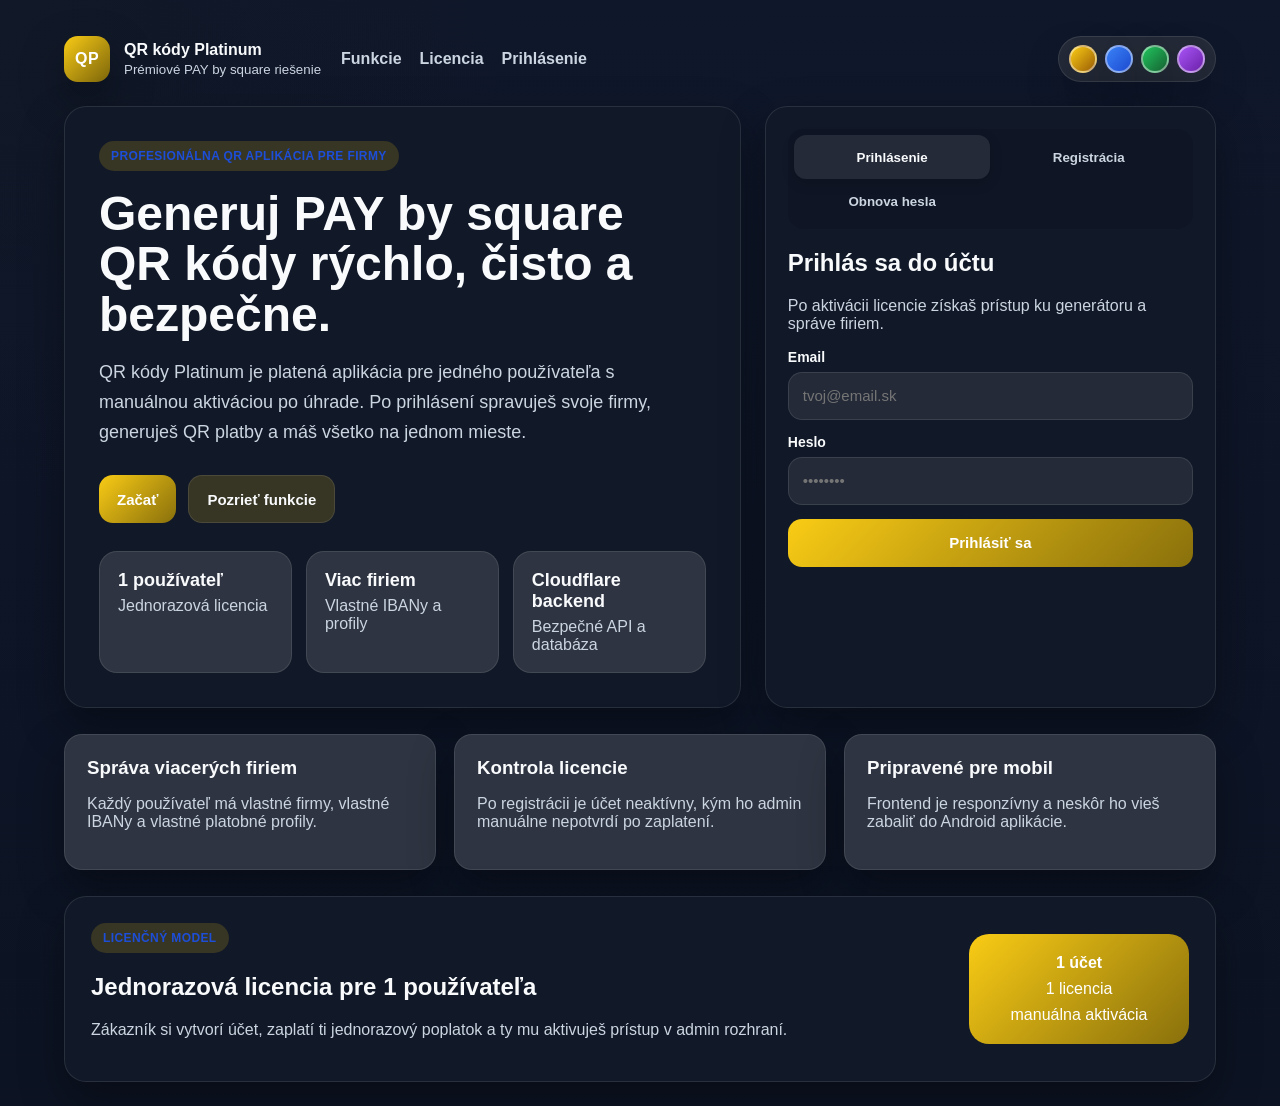
==== admin.html @ 4e04c062 "Add files via upload" ====
<!DOCTYPE html>
<html lang="sk">
<head>
  <meta charset="UTF-8"/>
  <meta name="viewport" content="width=device-width, initial-scale=1.0"/>
  <title>Admin | QR kódy Platinum</title>
  <meta name="theme-color" content="#0f172a"/>
  <meta name="apple-mobile-web-app-capable" content="yes"/>
  <meta name="apple-mobile-web-app-status-bar-style" content="black-translucent"/>
  <meta name="apple-mobile-web-app-title" content="QR Platinum"/>
  <link rel="manifest" href="manifest.json"/>
  <link rel="icon" type="image/png" href="icons/icon-192.png"/>
  <link rel="stylesheet" href="style.css"/>
</head>
<body class="theme-gold" data-protected="true" data-admin="true">
  <div class="app-shell">
    <aside class="sidebar">
      <a class="brand brand-sidebar" href="dashboard.html"><span class="brand-mark">QP</span><span class="brand-text"><strong>QR kódy Platinum</strong><small>Admin panel</small></span></a>
      <nav class="side-nav"><a href="dashboard.html">Prehľad</a><a href="companies.html">Firmy</a><a href="generator.html">Generátor QR</a><a href="license.html">Licencia</a><a class="active" href="admin.html">Admin</a></nav>
      <button id="logoutBtn" class="btn btn-secondary full sidebar-logout">Odhlásiť sa</button>
    </aside>

    <main class="content">
      <header class="content-topbar">
        <div><h1>Admin panel</h1><p class="muted">Používatelia, filtre a fakturačné nastavenia pre licencie.</p></div>
        <div class="topbar-actions">
          <div class="theme-switcher" aria-label="Výber farby">
            <span class="theme-switcher-label">Motív</span>
            <button type="button" class="theme-dot is-gold" data-theme="gold" title="Zlatá"></button>
            <button type="button" class="theme-dot is-blue" data-theme="blue" title="Modrá"></button>
            <button type="button" class="theme-dot is-green" data-theme="green" title="Zelená"></button>
            <button type="button" class="theme-dot is-purple" data-theme="purple" title="Fialová"></button>
          </div>
          <div class="user-pill" id="userEmailPill">neprihlásený</div>
        </div>
      </header>

      <section class="panel-card">
        <div class="panel-head"><h2>Filtre používateľov</h2></div>
        <form class="form-grid" onsubmit="return false;">
          <label><span>Email</span><input id="adminFilterEmail" type="text" placeholder="filter podľa emailu"/></label>
          <label><span>Variabilný symbol</span><input id="adminFilterVs" type="text" placeholder="filter podľa VS"/></label>
          <label><span>Stav</span>
            <select id="adminFilterStatus">
              <option value="">Všetky stavy</option>
              <option value="pending">pending</option>
              <option value="paid">paid</option>
              <option value="active">active</option>
              <option value="blocked">blocked</option>
            </select>
          </label>
        </form>
      </section>

      <section class="panel-card section-gap-sm">
        <div class="panel-head"><h2>Používatelia</h2><button id="refreshAdminBtn" class="btn btn-secondary">Obnoviť</button></div>
        <div id="adminUsersList" class="admin-list"></div>
        <div id="adminStatus" class="inline-status"></div>
      </section>

      <section class="panel-card section-gap-sm">
        <div class="panel-head"><h2>Fakturačná firma pre licencie</h2></div>
        <form id="billingCompanyForm" class="form-grid">
          <label><span>Príjemca</span><input id="billingBeneficiaryName" type="text" required/></label>
          <label><span>IBAN</span><input id="billingIban" type="text" required/></label>
          <label><span>BIC</span><input id="billingBic" type="text"/></label>
          <label><span>Suma</span><input id="billingAmount" type="number" min="0" step="0.01" required/></label>
          <label class="full-span"><span>Poznámka k platbe</span><input id="billingPaymentNote" type="text"/></label>
          <div class="form-actions full-span"><button class="btn btn-primary" type="submit">Uložiť fakturačné údaje</button></div>
        </form>
        <div id="billingCompanyStatus" class="inline-status"></div>
      </section>
    </main>
  </div>
  <script src="app.js"></script>
</body>
</html>
---- style.css ----
:root{
  --bg:#f5f7fb;
  --bg2:#eef2ff;
  --card:#ffffff;
  --text:#111827;
  --muted:#6b7280;
  --line:#e5e7eb;
  --primary:#111827;
  --accent:#2563eb;
  --accent-soft:#eef4ff;
  --success:#067647;
  --warning:#b54708;
  --danger:#b42318;
  --shadow:0 18px 44px rgba(17,24,39,.08);
  --radius:22px;
}
body.theme-gold{
  --bg:#0f172a;
  --bg2:#111827;
  --card:#111827;
  --text:#f8fafc;
  --muted:#cbd5e1;
  --line:rgba(255,255,255,.1);
  --primary:#facc15;
  --accent:#facc15;
  --accent-soft:rgba(250,204,21,.16);
  --success:#86efac;
  --warning:#fde68a;
  --danger:#fca5a5;
  --shadow:0 18px 44px rgba(0,0,0,.35);
}
body.theme-blue{
  --bg:#0f172a;
  --bg2:#1d4ed8;
  --card:#111827;
  --text:#f8fafc;
  --muted:#cbd5e1;
  --line:rgba(255,255,255,.1);
  --primary:#3b82f6;
  --accent:#60a5fa;
  --accent-soft:rgba(59,130,246,.18);
  --success:#86efac;
  --warning:#fde68a;
  --danger:#fca5a5;
  --shadow:0 18px 44px rgba(0,0,0,.35);
}
body.theme-green{
  --bg:#052e16;
  --bg2:#166534;
  --card:#0f2f1b;
  --text:#f0fdf4;
  --muted:#bbf7d0;
  --line:rgba(255,255,255,.12);
  --primary:#22c55e;
  --accent:#4ade80;
  --accent-soft:rgba(34,197,94,.18);
  --success:#86efac;
  --warning:#fde68a;
  --danger:#fca5a5;
  --shadow:0 18px 44px rgba(0,0,0,.35);
}
body.theme-purple{
  --bg:#2e1065;
  --bg2:#6b21a8;
  --card:#581c87;
  --text:#faf5ff;
  --muted:#e9d5ff;
  --line:rgba(255,255,255,.12);
  --primary:#a855f7;
  --accent:#c084fc;
  --accent-soft:rgba(168,85,247,.18);
  --success:#86efac;
  --warning:#fde68a;
  --danger:#fca5a5;
  --shadow:0 18px 44px rgba(0,0,0,.35);
}
*{box-sizing:border-box}
html,body{margin:0;padding:0}
body{
  font-family:Inter,Arial,sans-serif;
  color:var(--text);
  background:
    radial-gradient(circle at top left, var(--bg2), transparent 30%),
    linear-gradient(180deg,var(--bg) 0%, color-mix(in srgb, var(--bg) 82%, black) 100%);
}
a{color:inherit;text-decoration:none}
.page-shell{max-width:1200px;margin:0 auto;padding:24px}
.topbar{
  display:flex;align-items:center;justify-content:space-between;gap:20px;
  padding:12px 0 24px;
}
.brand{display:flex;align-items:center;gap:14px}
.brand-mark{
  width:46px;height:46px;border-radius:14px;
  display:grid;place-items:center;
  background:linear-gradient(135deg,#111827,#4b5563);
  color:#fff;font-weight:800;letter-spacing:.5px;
  box-shadow:var(--shadow);
}
.brand-text{display:flex;flex-direction:column;gap:3px}
.brand-text small{color:var(--muted)}
.public-nav{display:flex;gap:18px;color:var(--muted);font-weight:600}
.hero-layout{
  display:grid;grid-template-columns:1.2fr .8fr;gap:24px;align-items:stretch;
}
.hero-card,.access-card,.panel-card,.info-card,.pricing-card{
  background:var(--card);border:1px solid var(--line);
  border-radius:var(--radius);box-shadow:var(--shadow);
}
.hero-card{padding:34px}
.eyebrow{
  display:inline-flex;padding:8px 12px;border-radius:999px;
  background:var(--accent-soft);color:#1d4ed8;font-size:12px;font-weight:800;
  letter-spacing:.4px;text-transform:uppercase;
}
.hero-card h1{font-size:48px;line-height:1.05;margin:18px 0 14px;max-width:760px}
.hero-copy{font-size:18px;line-height:1.65;color:var(--muted);max-width:760px}
.hero-actions{display:flex;gap:12px;flex-wrap:wrap;margin:28px 0}
.btn{
  min-height:48px;padding:12px 18px;border-radius:14px;border:0;
  cursor:pointer;font-weight:800;font-size:15px;display:inline-flex;
  align-items:center;justify-content:center;gap:8px;
}
.btn-primary{background:var(--primary);color:#fff}
.btn-secondary{background:var(--accent-soft);color:#1e3a8a}
.full{width:100%}
.stats-grid{display:grid;grid-template-columns:repeat(3,1fr);gap:14px;margin-top:26px}
.stat-card,.info-card{
  padding:18px;border:1px solid var(--line);border-radius:18px;background:color-mix(in srgb,var(--card) 88%, white 12%)
}
.stat-card strong{display:block;font-size:18px;margin-bottom:6px}
.stat-card span,.info-card p,.muted,.placeholder-copy,.inline-status{color:var(--muted)}
.access-card{padding:22px}
.tab-switch{
  display:grid;grid-template-columns:1fr 1fr;background:color-mix(in srgb,var(--card) 82%, black 8%);border-radius:16px;padding:6px;margin-bottom:20px
}
.tab-btn{
  border:0;background:transparent;min-height:44px;border-radius:12px;font-weight:800;cursor:pointer;color:var(--muted)
}
.tab-btn.active{background:color-mix(in srgb,var(--card) 92%, white 8%);color:var(--text);box-shadow:0 4px 14px rgba(0,0,0,.12)}
.tab-panel{display:none}
.tab-panel.active{display:block}
.form-stack,.form-grid{display:grid;gap:14px}
label span{display:block;margin-bottom:7px;font-size:14px;font-weight:700}
input,select,textarea{
  width:100%;min-height:48px;border:1px solid var(--line);border-radius:14px;
  padding:12px 14px;font-size:15px;outline:none;background:color-mix(in srgb,var(--card) 92%, white 8%);color:var(--text)
}
textarea{min-height:100px;resize:vertical}
input:focus,select:focus,textarea:focus{
  border-color:#a8c4ff;box-shadow:0 0 0 4px rgba(37,99,235,.1)
}
.inline-status{font-size:14px;padding-top:6px;min-height:24px}
.inline-status.ok{color:var(--success)}
.inline-status.err{color:var(--danger)}
.info-grid{display:grid;grid-template-columns:repeat(3,1fr);gap:18px;margin:26px 0}
.info-card{padding:22px}
.info-card h3{margin:0 0 8px}
.pricing-card{
  padding:26px;display:flex;justify-content:space-between;gap:20px;align-items:center
}
.license-box{
  min-width:220px;padding:20px;border-radius:20px;background:linear-gradient(135deg,var(--primary), color-mix(in srgb, var(--primary) 55%, black 45%));
  color:#fff;display:grid;gap:8px;text-align:center
}
.app-shell{display:grid;grid-template-columns:270px 1fr;min-height:100vh}
.sidebar{
  background:color-mix(in srgb,var(--card) 94%, black 6%);border-right:1px solid var(--line);padding:22px;position:sticky;top:0;height:100vh
}
.brand-sidebar{margin-bottom:24px}
.side-nav{display:grid;gap:8px}
.side-nav a{
  padding:13px 14px;border-radius:14px;color:var(--muted);font-weight:700
}
.side-nav a.active,.side-nav a:hover{background:var(--accent-soft);color:var(--text)}
.sidebar-logout{margin-top:22px}
.content{padding:28px}
.content-topbar{
  display:flex;justify-content:space-between;gap:16px;align-items:flex-start;margin-bottom:22px
}
.content-topbar h1{margin:0 0 6px}
.user-pill{
  padding:12px 14px;border-radius:999px;background:color-mix(in srgb,var(--card) 92%, white 8%);border:1px solid var(--line);font-weight:700;color:var(--muted)
}
.dashboard-grid{display:grid;grid-template-columns:repeat(3,1fr);gap:18px;margin-bottom:20px}
.panel-card{padding:22px}
.card-label{display:block;color:var(--muted);font-size:13px;font-weight:700;text-transform:uppercase;letter-spacing:.3px;margin-bottom:10px}
.status-badge{
  display:inline-flex;padding:8px 12px;border-radius:999px;font-weight:800;font-size:13px
}
.status-badge.pending{background:#fff7ed;color:var(--warning)}
.status-badge.active{background:#ecfdf3;color:var(--success)}
.status-badge.blocked{background:#fef3f2;color:var(--danger)}
.two-col{display:grid;grid-template-columns:1fr 1fr;gap:18px}
.panel-head{display:flex;justify-content:space-between;gap:12px;align-items:center;margin-bottom:14px}
.text-link{color:#2563eb;font-weight:700}
.form-grid{grid-template-columns:1fr 1fr}
.full-span{grid-column:1/-1}
.account-box,.summary-box{display:grid;gap:10px}
.account-row,.summary-box div{
  display:flex;justify-content:space-between;gap:12px;padding:12px 0;border-bottom:1px solid var(--line)
}
.company-list,.admin-list{display:grid;gap:14px}
.company-item,.admin-item{
  border:1px solid var(--line);border-radius:18px;padding:16px;background:color-mix(in srgb,var(--card) 90%, white 10%)
}
.company-top,.admin-top{display:flex;justify-content:space-between;gap:12px;align-items:flex-start}
.item-actions{display:flex;gap:8px;flex-wrap:wrap;margin-top:14px}
.btn-small{
  min-height:38px;padding:8px 12px;border-radius:12px;border:0;font-weight:800;cursor:pointer
}
.btn-edit{background:#eef4ff;color:#1d4ed8}
.btn-delete{background:#fef3f2;color:#b42318}
.btn-activate{background:#ecfdf3;color:#067647}
.qr-preview-box{
  min-height:320px;border:1px dashed var(--line);border-radius:20px;display:grid;place-items:center;background:color-mix(in srgb,var(--card) 90%, white 10%);padding:18px
}
.qr-preview-box img{max-width:100%;max-height:280px;display:none;background:#fff;border-radius:16px;padding:10px}
.placeholder-copy{text-align:center;max-width:280px;line-height:1.6}
.hidden{display:none}
.checkbox-line{display:flex;align-items:center;gap:10px}
.checkbox-line input{width:auto;min-height:auto}
.form-actions{display:flex;gap:10px;flex-wrap:wrap}
.table-note{font-size:13px;color:var(--muted)}
@media (max-width: 980px){
  .hero-layout,.app-shell,.two-col,.dashboard-grid,.info-grid,.stats-grid,.form-grid{grid-template-columns:1fr}
  .sidebar{position:relative;height:auto}
  .hero-card h1{font-size:36px}
  .pricing-card,.topbar,.content-topbar{flex-direction:column;align-items:flex-start}
  .public-nav{flex-wrap:wrap}
}


.brand-mark{background:linear-gradient(135deg,var(--primary), color-mix(in srgb, var(--primary) 50%, black 50%));color:#fff}
.hero-card,.access-card,.panel-card,.info-card,.pricing-card,.stat-card,.company-item,.admin-item,.user-pill,input,select,textarea,.tab-btn.active,.sidebar{backdrop-filter:blur(8px)}
.text-link{color:var(--accent)}
.btn-primary{background:linear-gradient(135deg,var(--primary), color-mix(in srgb, var(--primary) 55%, black 45%));color:#fff}
.btn-secondary{background:var(--accent-soft);color:var(--text);border:1px solid var(--line)}
.topbar-actions{display:flex;align-items:center;gap:12px;flex-wrap:wrap}
.theme-switcher{display:flex;align-items:center;gap:8px;flex-wrap:wrap;padding:8px 10px;border:1px solid var(--line);border-radius:999px;background:color-mix(in srgb,var(--card) 92%, white 8%)}
.theme-switcher.compact{margin-left:auto}
.theme-switcher-label{font-size:12px;font-weight:800;color:var(--muted);text-transform:uppercase;letter-spacing:.3px}
.theme-dot{width:28px;height:28px;border-radius:999px;border:2px solid rgba(255,255,255,.45);cursor:pointer;box-shadow:var(--shadow)}
.theme-dot.is-gold{background:linear-gradient(135deg,#facc15,#a16207)}
.theme-dot.is-blue{background:linear-gradient(135deg,#3b82f6,#1d4ed8)}
.theme-dot.is-green{background:linear-gradient(135deg,#22c55e,#166534)}
.theme-dot.is-purple{background:linear-gradient(135deg,#a855f7,#6b21a8)}
@media (max-width:980px){
  .topbar-actions{width:100%;justify-content:space-between}
  .theme-switcher{width:100%;justify-content:center}
}


.payment-grid{display:grid;grid-template-columns:1fr 320px;gap:18px;align-items:start}
.payment-qr-box{min-height:260px}
.account-box.compact .account-row strong{max-width:55%;text-align:right;overflow-wrap:anywhere}
.section-gap-sm{margin-top:18px}
.stack-sections{display:grid;gap:18px}
.section-separator{padding-top:18px;border-top:1px solid var(--line)}
.btn-paid{background:#eff8ff;color:#175cd3}
.btn-reset{background:#f4f3ff;color:#5925dc}
@media (max-width: 980px){.payment-grid{grid-template-columns:1fr}}

.status-badge.paid{background:#eff8ff;color:#175cd3}
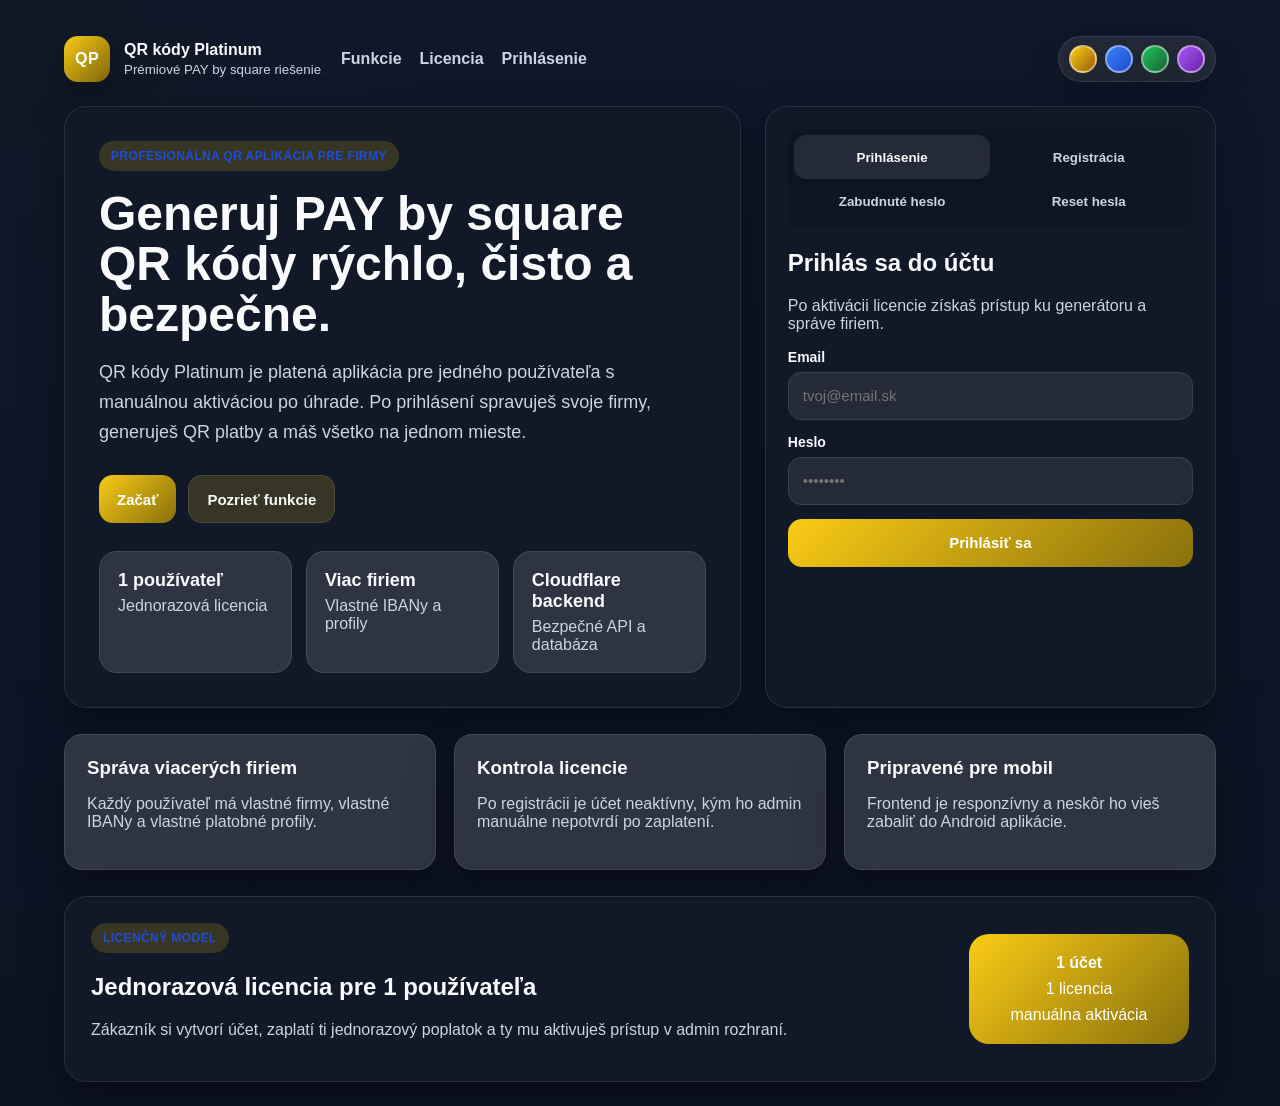
==== commit 6dbeb4fc: "Add files via upload" ====
--- a/admin.html
+++ b/admin.html
@@ -9,6 +9,7 @@
   <meta name="apple-mobile-web-app-status-bar-style" content="black-translucent"/>
   <meta name="apple-mobile-web-app-title" content="QR Platinum"/>
   <link rel="manifest" href="manifest.json"/>
+  <link rel="apple-touch-icon" href="icons/icon-192.png"/>
   <link rel="icon" type="image/png" href="icons/icon-192.png"/>
   <link rel="stylesheet" href="style.css"/>
 </head>
@@ -22,7 +23,7 @@
 
     <main class="content">
       <header class="content-topbar">
-        <div><h1>Admin panel</h1><p class="muted">Používatelia, filtre a fakturačné nastavenia pre licencie.</p></div>
+        <div><h1>Admin panel</h1><p class="muted">Používatelia, filtre a fakturačná konfigurácia.</p></div>
         <div class="topbar-actions">
           <div class="theme-switcher" aria-label="Výber farby">
             <span class="theme-switcher-label">Motív</span>
@@ -36,37 +37,29 @@
       </header>
 
       <section class="panel-card">
-        <div class="panel-head"><h2>Filtre používateľov</h2></div>
+        <div class="panel-head"><h2>Filtre</h2></div>
         <form class="form-grid" onsubmit="return false;">
-          <label><span>Email</span><input id="adminFilterEmail" type="text" placeholder="filter podľa emailu"/></label>
-          <label><span>Variabilný symbol</span><input id="adminFilterVs" type="text" placeholder="filter podľa VS"/></label>
-          <label><span>Stav</span>
-            <select id="adminFilterStatus">
-              <option value="">Všetky stavy</option>
-              <option value="pending">pending</option>
-              <option value="paid">paid</option>
-              <option value="active">active</option>
-              <option value="blocked">blocked</option>
-            </select>
-          </label>
+          <label><span>Email</span><input type="text" id="adminFilterEmail" placeholder="Hľadaj podľa emailu"/></label>
+          <label><span>Variabilný symbol</span><input type="text" id="adminFilterVs" placeholder="Hľadaj podľa VS"/></label>
+          <label class="full-span"><span>Stav</span><select id="adminFilterStatus"><option value="">Všetko</option><option value="pending">Čaká na úhradu</option><option value="paid">Uhradené</option><option value="active">Aktívne</option><option value="blocked">Blokované</option></select></label>
         </form>
       </section>
 
-      <section class="panel-card section-gap-sm">
+      <section class="panel-card">
         <div class="panel-head"><h2>Používatelia</h2><button id="refreshAdminBtn" class="btn btn-secondary">Obnoviť</button></div>
         <div id="adminUsersList" class="admin-list"></div>
         <div id="adminStatus" class="inline-status"></div>
       </section>
 
-      <section class="panel-card section-gap-sm">
-        <div class="panel-head"><h2>Fakturačná firma pre licencie</h2></div>
+      <section class="panel-card">
+        <div class="panel-head"><h2>Fakturačná firma</h2></div>
         <form id="billingCompanyForm" class="form-grid">
-          <label><span>Príjemca</span><input id="billingBeneficiaryName" type="text" required/></label>
-          <label><span>IBAN</span><input id="billingIban" type="text" required/></label>
-          <label><span>BIC</span><input id="billingBic" type="text"/></label>
-          <label><span>Suma</span><input id="billingAmount" type="number" min="0" step="0.01" required/></label>
-          <label class="full-span"><span>Poznámka k platbe</span><input id="billingPaymentNote" type="text"/></label>
-          <div class="form-actions full-span"><button class="btn btn-primary" type="submit">Uložiť fakturačné údaje</button></div>
+          <label><span>Príjemca</span><input type="text" id="billingBeneficiaryName" required/></label>
+          <label><span>IBAN</span><input type="text" id="billingIban" required/></label>
+          <label><span>BIC</span><input type="text" id="billingBic"/></label>
+          <label><span>Suma licencie (€)</span><input type="number" min="0" step="0.01" id="billingAmount" required/></label>
+          <label class="full-span"><span>Poznámka k platbe</span><textarea id="billingPaymentNote"></textarea></label>
+          <button class="btn btn-primary" type="submit">Uložiť fakturačné údaje</button>
         </form>
         <div id="billingCompanyStatus" class="inline-status"></div>
       </section>
--- a/style.css
+++ b/style.css
@@ -251,15 +251,13 @@
   .theme-switcher{width:100%;justify-content:center}
 }
 
-
-.payment-grid{display:grid;grid-template-columns:1fr 320px;gap:18px;align-items:start}
+.payment-grid{display:grid;grid-template-columns:1.1fr .9fr;gap:18px;align-items:stretch}
 .payment-qr-box{min-height:260px}
-.account-box.compact .account-row strong{max-width:55%;text-align:right;overflow-wrap:anywhere}
-.section-gap-sm{margin-top:18px}
-.stack-sections{display:grid;gap:18px}
-.section-separator{padding-top:18px;border-top:1px solid var(--line)}
+.nested-card{margin-top:18px;padding:18px}
+.account-box.compact .account-row:last-child,.summary-box div:last-child{border-bottom:0}
 .btn-paid{background:#eff8ff;color:#175cd3}
-.btn-reset{background:#f4f3ff;color:#5925dc}
-@media (max-width: 980px){.payment-grid{grid-template-columns:1fr}}
-
+.btn-reset{background:#f5f3ff;color:#6d28d9}
 .status-badge.paid{background:#eff8ff;color:#175cd3}
+@media (max-width: 980px){
+  .payment-grid{grid-template-columns:1fr}
+}
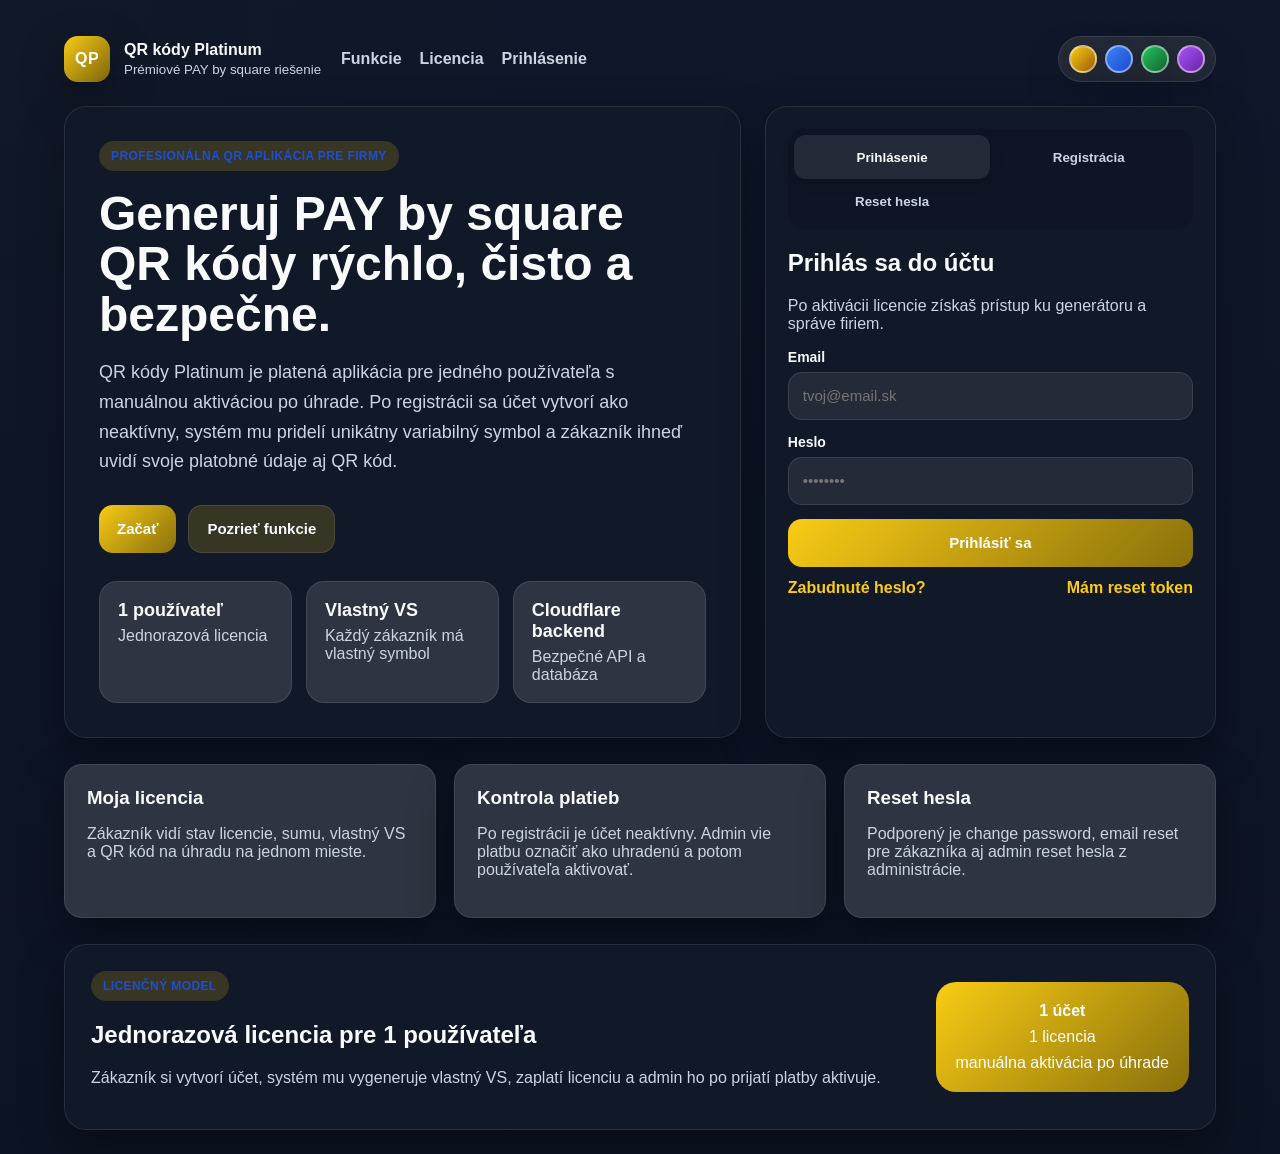
==== commit 542e1a59: "Add files via upload" ====
--- a/admin.html
+++ b/admin.html
@@ -1,70 +1,15 @@
-<!DOCTYPE html>
-<html lang="sk">
-<head>
-  <meta charset="UTF-8"/>
-  <meta name="viewport" content="width=device-width, initial-scale=1.0"/>
-  <title>Admin | QR kódy Platinum</title>
+<!DOCTYPE html><html lang="sk"><head><meta charset="UTF-8"/><meta name="viewport" content="width=device-width, initial-scale=1.0"/><title>Admin | QR kódy Platinum</title>
   <meta name="theme-color" content="#0f172a"/>
   <meta name="apple-mobile-web-app-capable" content="yes"/>
   <meta name="apple-mobile-web-app-status-bar-style" content="black-translucent"/>
   <meta name="apple-mobile-web-app-title" content="QR Platinum"/>
   <link rel="manifest" href="manifest.json"/>
-  <link rel="apple-touch-icon" href="icons/icon-192.png"/>
-  <link rel="icon" type="image/png" href="icons/icon-192.png"/>
-  <link rel="stylesheet" href="style.css"/>
-</head>
-<body class="theme-gold" data-protected="true" data-admin="true">
-  <div class="app-shell">
-    <aside class="sidebar">
-      <a class="brand brand-sidebar" href="dashboard.html"><span class="brand-mark">QP</span><span class="brand-text"><strong>QR kódy Platinum</strong><small>Admin panel</small></span></a>
-      <nav class="side-nav"><a href="dashboard.html">Prehľad</a><a href="companies.html">Firmy</a><a href="generator.html">Generátor QR</a><a href="license.html">Licencia</a><a class="active" href="admin.html">Admin</a></nav>
-      <button id="logoutBtn" class="btn btn-secondary full sidebar-logout">Odhlásiť sa</button>
-    </aside>
-
-    <main class="content">
-      <header class="content-topbar">
-        <div><h1>Admin panel</h1><p class="muted">Používatelia, filtre a fakturačná konfigurácia.</p></div>
-        <div class="topbar-actions">
-          <div class="theme-switcher" aria-label="Výber farby">
-            <span class="theme-switcher-label">Motív</span>
-            <button type="button" class="theme-dot is-gold" data-theme="gold" title="Zlatá"></button>
-            <button type="button" class="theme-dot is-blue" data-theme="blue" title="Modrá"></button>
-            <button type="button" class="theme-dot is-green" data-theme="green" title="Zelená"></button>
-            <button type="button" class="theme-dot is-purple" data-theme="purple" title="Fialová"></button>
-          </div>
-          <div class="user-pill" id="userEmailPill">neprihlásený</div>
-        </div>
-      </header>
-
-      <section class="panel-card">
-        <div class="panel-head"><h2>Filtre</h2></div>
-        <form class="form-grid" onsubmit="return false;">
-          <label><span>Email</span><input type="text" id="adminFilterEmail" placeholder="Hľadaj podľa emailu"/></label>
-          <label><span>Variabilný symbol</span><input type="text" id="adminFilterVs" placeholder="Hľadaj podľa VS"/></label>
-          <label class="full-span"><span>Stav</span><select id="adminFilterStatus"><option value="">Všetko</option><option value="pending">Čaká na úhradu</option><option value="paid">Uhradené</option><option value="active">Aktívne</option><option value="blocked">Blokované</option></select></label>
-        </form>
-      </section>
-
-      <section class="panel-card">
-        <div class="panel-head"><h2>Používatelia</h2><button id="refreshAdminBtn" class="btn btn-secondary">Obnoviť</button></div>
-        <div id="adminUsersList" class="admin-list"></div>
-        <div id="adminStatus" class="inline-status"></div>
-      </section>
-
-      <section class="panel-card">
-        <div class="panel-head"><h2>Fakturačná firma</h2></div>
-        <form id="billingCompanyForm" class="form-grid">
-          <label><span>Príjemca</span><input type="text" id="billingBeneficiaryName" required/></label>
-          <label><span>IBAN</span><input type="text" id="billingIban" required/></label>
-          <label><span>BIC</span><input type="text" id="billingBic"/></label>
-          <label><span>Suma licencie (€)</span><input type="number" min="0" step="0.01" id="billingAmount" required/></label>
-          <label class="full-span"><span>Poznámka k platbe</span><textarea id="billingPaymentNote"></textarea></label>
-          <button class="btn btn-primary" type="submit">Uložiť fakturačné údaje</button>
-        </form>
-        <div id="billingCompanyStatus" class="inline-status"></div>
-      </section>
-    </main>
-  </div>
-  <script src="app.js"></script>
-</body>
-</html>
+  <link rel="apple-touch-icon" href="icon-192.svg"/>
+  <link rel="icon" type="image/svg+xml" href="icon-192.svg"/>
+  <link rel="stylesheet" href="style.css"/></head><body class="theme-gold" data-protected="true" data-admin="true"><div class="app-shell"><aside class="sidebar"><a class="brand brand-sidebar" href="dashboard.html"><span class="brand-mark">QP</span><span class="brand-text"><strong>QR kódy Platinum</strong><small>Admin panel</small></span></a><nav class="side-nav"><a href="dashboard.html">Prehľad</a><a href="companies.html">Firmy</a><a href="generator.html">Generátor QR</a><a href="license.html">Moja licencia</a><a class="active" href="admin.html">Admin</a></nav><button id="logoutBtn" class="btn btn-secondary full sidebar-logout">Odhlásiť sa</button></aside><main class="content"><header class="content-topbar"><div><h1>Admin panel</h1><p class="muted">Aktivácia používateľov po úhrade, reset hesla a filtrovanie podľa emailu, VS a stavu platby.</p></div><div class="topbar-actions"><div class="theme-switcher" aria-label="Výber farby">
+  <span class="theme-switcher-label">Motív</span>
+  <button type="button" class="theme-dot is-gold" data-theme="gold" title="Zlatá"></button>
+  <button type="button" class="theme-dot is-blue" data-theme="blue" title="Modrá"></button>
+  <button type="button" class="theme-dot is-green" data-theme="green" title="Zelená"></button>
+  <button type="button" class="theme-dot is-purple" data-theme="purple" title="Fialová"></button>
+</div><div class="user-pill" id="userEmailPill">neprihlásený</div></div></header><section class="panel-card"><div class="panel-head"><h2>Používatelia</h2><button id="refreshAdminBtn" class="btn btn-secondary">Obnoviť</button></div><div class="form-grid admin-filters"><label><span>Filter email</span><input id="adminFilterEmail" type="text" placeholder="napr. user@email.sk"/></label><label><span>Filter VS</span><input id="adminFilterVs" type="text" placeholder="napr. 1234567890"/></label><label class="full-span"><span>Filter stav</span><select id="adminFilterStatus"><option value="">Všetky stavy</option><option value="pending">čaká na úhradu</option><option value="paid">uhradené</option><option value="active">aktívne</option><option value="blocked">blokované</option></select></label></div><div id="adminUsersList" class="admin-list"></div><div id="adminStatus" class="inline-status"></div></section><section class="panel-card"><div class="panel-head"><h2>Fakturačná firma pre licenciu</h2></div><p class="muted">Tieto údaje sa načítajú z backendu a použijú sa pre platobné údaje a QR na stránke licencie aj po registrácii.</p><form id="billingCompanyForm" class="form-grid"><label><span>Príjemca</span><input id="billingBeneficiaryName" type="text" required/></label><label><span>IBAN</span><input id="billingIban" type="text" required/></label><label><span>BIC/SWIFT</span><input id="billingBic" type="text"/></label><label><span>Suma licencie (€)</span><input id="billingAmount" type="number" step="0.01" min="0.01" required/></label><label class="full-span"><span>Poznámka k platbe</span><input id="billingPaymentNote" type="text"/></label><div class="form-actions full-span"><button class="btn btn-primary" type="submit">Uložiť fakturačné údaje</button></div></form><div id="billingCompanyStatus" class="inline-status"></div></section><section class="panel-card"><div class="panel-head"><h2>Flow pre admina</h2></div><p class="muted">Po prijatí platby otvor používateľa, prípadne označ platbu ako uhradenú a klikni Aktivovať. Tlačidlo Admin reset hesla spustí reset bez potreby zásahu zákazníka.</p></section></main></div><script src="app.js"></script></body></html>
--- a/style.css
+++ b/style.css
@@ -251,13 +251,15 @@
   .theme-switcher{width:100%;justify-content:center}
 }
 
+
+.status-badge.paid{background:#eff8ff;color:#175cd3}
+.payment-card{margin-top:18px}
 .payment-grid{display:grid;grid-template-columns:1.1fr .9fr;gap:18px;align-items:stretch}
 .payment-qr-box{min-height:260px}
-.nested-card{margin-top:18px;padding:18px}
-.account-box.compact .account-row:last-child,.summary-box div:last-child{border-bottom:0}
+.account-box.compact .account-row strong{word-break:break-word;text-align:right}
+.auth-links{display:flex;justify-content:space-between;gap:12px;flex-wrap:wrap;margin-top:12px}
+.admin-filters{margin-bottom:18px}
+.btn-reset{background:#fff7ed;color:#b54708}
 .btn-paid{background:#eff8ff;color:#175cd3}
-.btn-reset{background:#f5f3ff;color:#6d28d9}
-.status-badge.paid{background:#eff8ff;color:#175cd3}
-@media (max-width: 980px){
-  .payment-grid{grid-template-columns:1fr}
-}
+.single-card-layout{max-width:560px;margin:40px auto}
+@media (max-width:980px){.payment-grid{grid-template-columns:1fr}}
